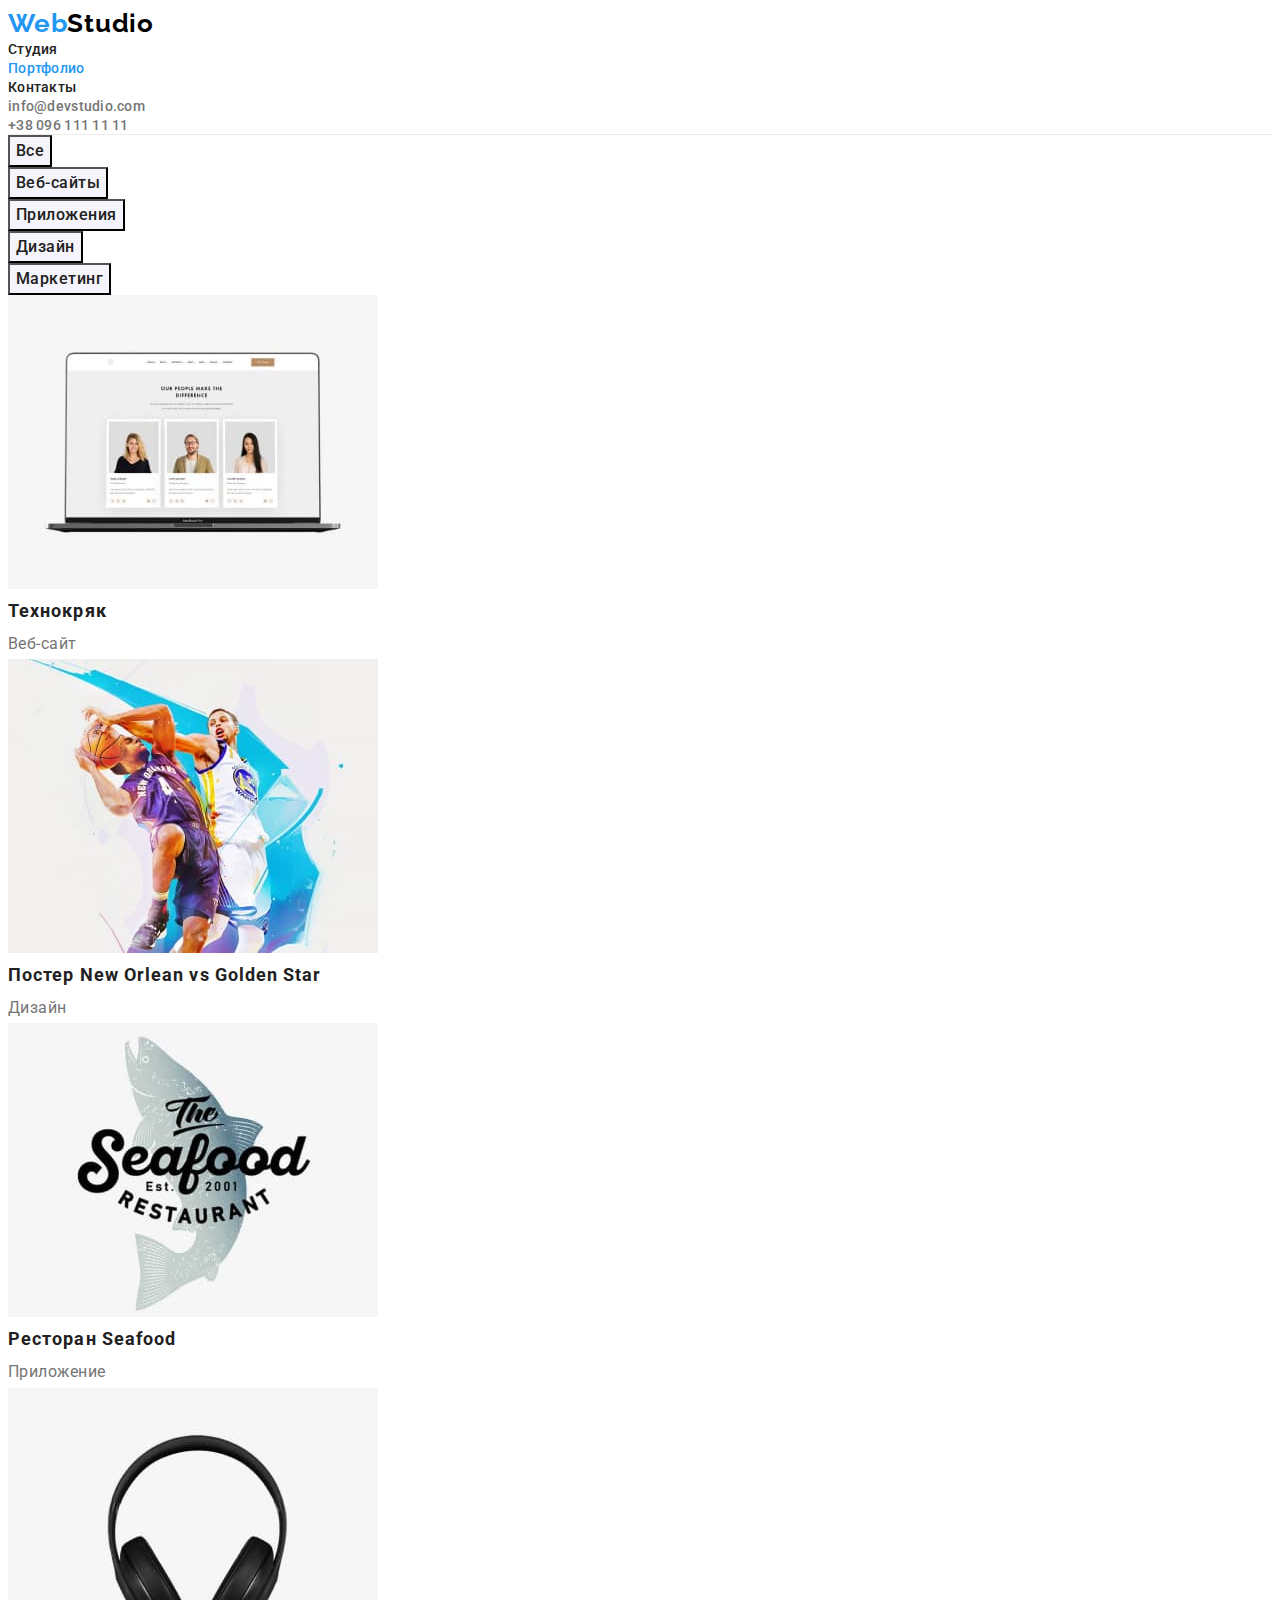
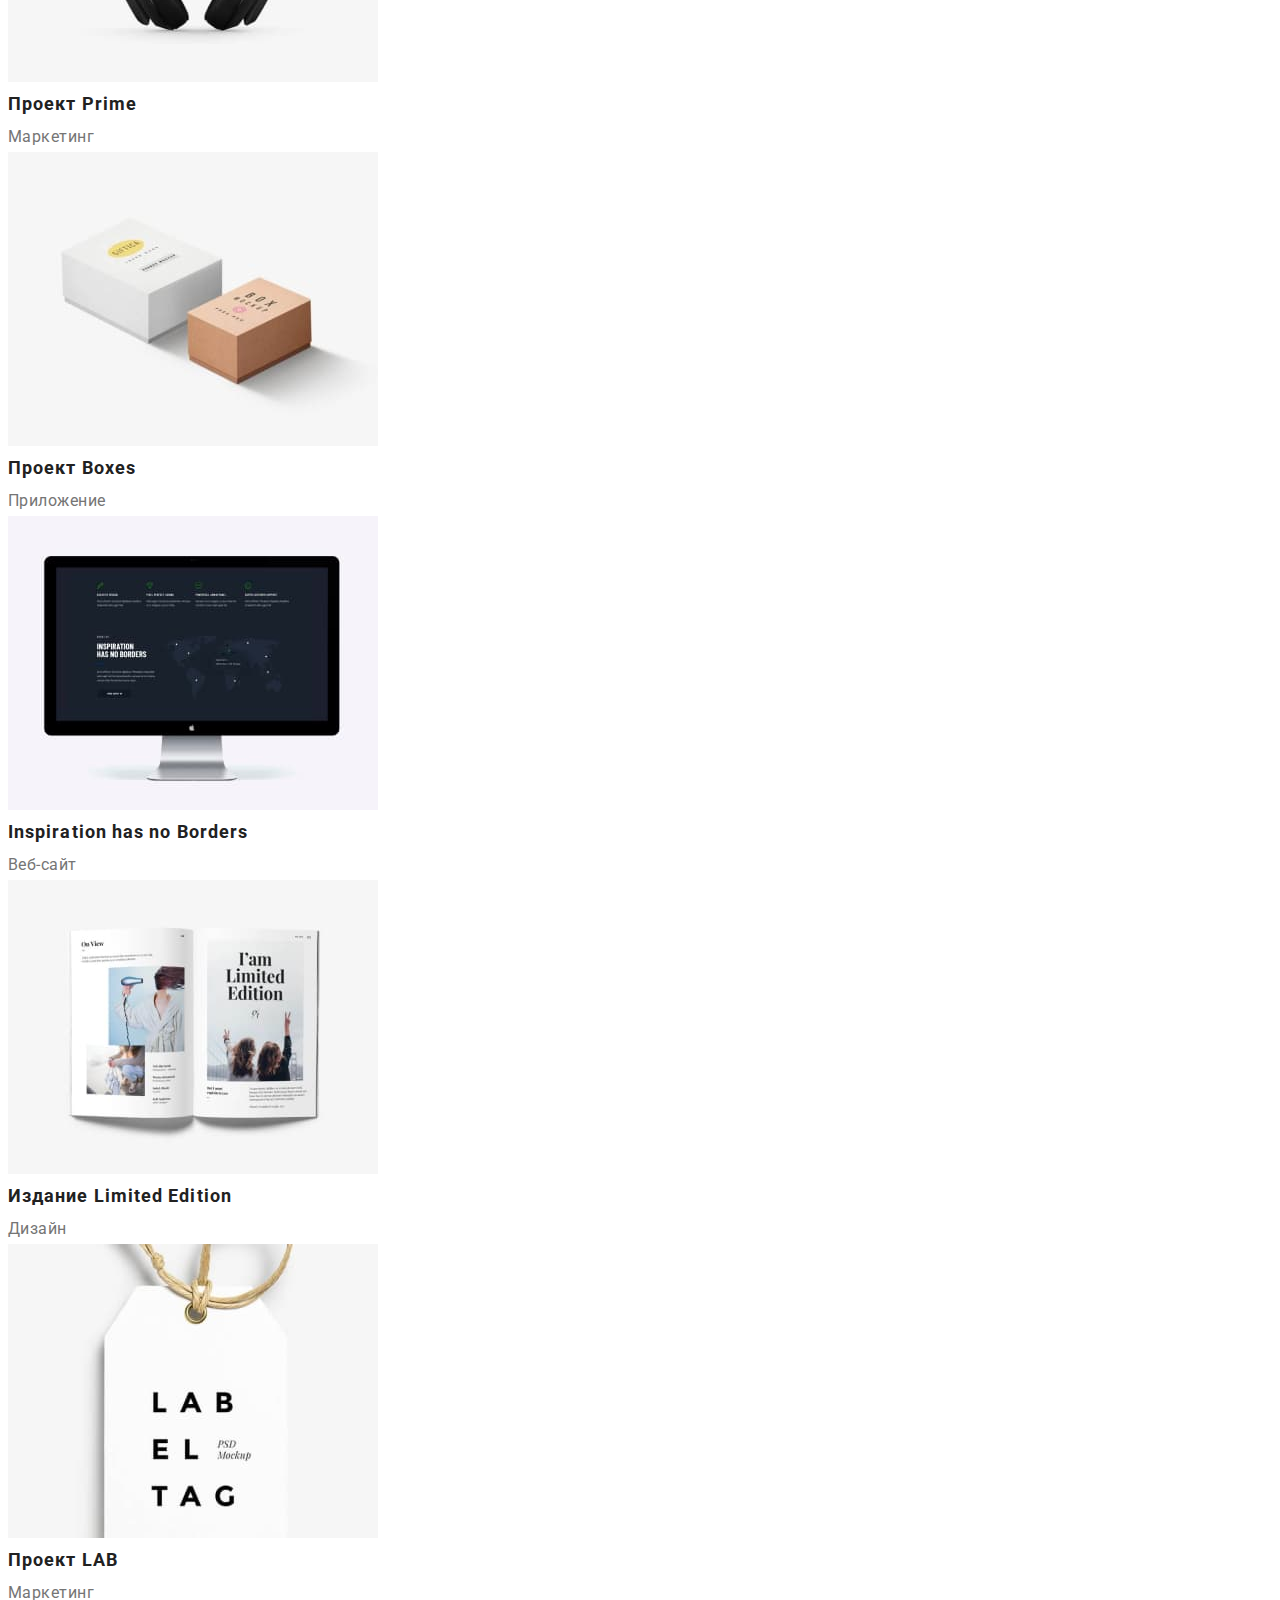
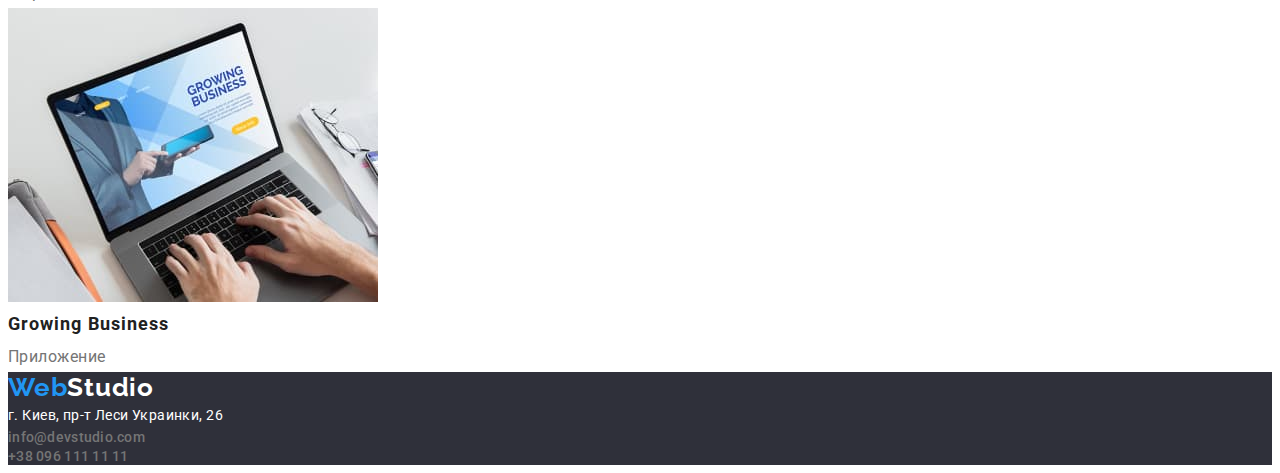
==== portfolio.htm @ bb212bad "dz3" ====
<!DOCTYPE html>
<html lang="ru">
<head>
    <meta charset="UTF-8">
    <meta http-equiv="X-UA-Compatible" content="IE=edge">
    <meta name="viewport" content="width=device-width, initial-scale=1.0">
    <title>WebStudio</title>
    <link rel="preconnect" href="https://fonts.googleapis.com">
    <link rel="preconnect" href="https://fonts.gstatic.com" crossorigin>
    <link href="https://fonts.googleapis.com/css2?family=Raleway:wght@700&family=Roboto:wght@400;500;700;900&display=swap"
        rel="stylesheet">
    <link rel="stylesheet" href="./css/styles.css">
</head>
<body>
    <!-- ========== Header ==========-->
    <header class="page-header">
        <nav class="page-nav">
            <a class="logo link" href="./index.htm">Web<span class="color-logo-header">Studio</span></a>
            <ul class="menu list">
                <li class="menu-item"><a class="menu-link link text-color-theme-light" href="./index.htm">Студия</a></li>
                <li class="menu-item"><a class="menu-link link text-color-theme-light current" href="./portfolio.htm">Портфолио</a></li>
                <li class="menu-item"><a class="menu-link link text-color-theme-light" href="">Контакты</a></li>
            </ul>
        </nav>
        <ul class="list">
            <li class="contacts-item"><a class="contacts-link link" href="mailto:info@devstudio.com">info@devstudio.com</a>
            </li>
            <li class="contacts-item"><a class="contacts-link link" href="tel:+380961111111">+38 096 111 11 11</a></li>
        </ul>
    </header>
 <main>
    <!-- ========== Portfolio ==========-->
<section>
    <h1 class="visually-hidden">Портфолио</h1>
    <ul class="list">
        <li> 
            <button class="text-color-theme-light filter-btn" type="button">Все</button>
        </li>
        <li> 
            <button class="text-color-theme-light filter-btn" type="button">Веб-сайты</button>
        </li>
        <li> 
            <button class="text-color-theme-light filter-btn" type="button">Приложения</button>
        </li>
        <li> 
            <button class="text-color-theme-light filter-btn" type="button">Дизайн</button>
        </li>
        <li> 
            <button class="text-color-theme-light filter-btn" type="button">Маркетинг</button>
        </li> 
    </ul>
    <ul class="list">
        <li> 
            <img src="./images/portfolio/website1.jpg" alt="Сайт на мониторе ноутбука"  width="370" height="294">
            <h2 class="gallery-subtitle text-color-theme-light">Технокряк</h2>
            <p class="gallery-text">Веб-сайт</p>
        </li>
        <li> 
            <img src="./images/portfolio/design1.jpg" alt="Два баскетболиста"  width="370" height="294">
            <h2 class="gallery-subtitle text-color-theme-light">Постер <span lang="en">New Orlean vs Golden Star</span></h2>
            <p class="gallery-text">Дизайн</p>
        </li>
        <li>
             <img src="./images/portfolio/application1.jpg" alt="Ємблема ресторана"  width="370" height="294">
            <h2 class="gallery-subtitle text-color-theme-light">Ресторан <span lang="en">Seafood</span></h2>
            <p class="gallery-text">Приложение</p>
        </li>
        <li>
             <img src="./images/portfolio/marketing1.jpg" alt="Наушники"  width="370" height="294">
            <h2 class="gallery-subtitle text-color-theme-light">Проект <span lang="en">Prime</span></h2>
            <p class="gallery-text">Маркетинг</p>
        </li>
        <li>
             <img src="./images/portfolio/application2.jpg" alt="Два бокса"  width="370" height="294">
            <h2 class="gallery-subtitle text-color-theme-light">Проект <span lang="en">Boxes</span></h2>
            <p class="gallery-text">Приложение</p>
        </li>
        <li>
             <img src="./images/portfolio/website2.jpg" alt="Монитор"  width="370" height="294">
            <h2  class="gallery-subtitle text-color-theme-light" lang="en">Inspiration has no Borders</h2>
            <p class="gallery-text">Веб-сайт</p>
        </li>
        <li>
             <img src="./images/portfolio/design2.jpg" alt="Журнал"  width="370" height="294">
            <h2 class="gallery-subtitle text-color-theme-light">Издание <span lang="en">Limited Edition</span></h2>
            <p class="gallery-text">Дизайн</p>
        </li>
        <li>
             <img src="./images/portfolio/marketing2.jpg" alt="Визитка проекта"  width="370" height="294">
            <h2 class="gallery-subtitle text-color-theme-light">Проект LAB</h2>
            <p class="gallery-text">Маркетинг</p>
        </li>
        <li>
             <img src="./images/portfolio/application3.jpg" alt="Человек работает на ноутбуке" width="370" height="294">
            <h2 class="gallery-subtitle text-color-theme-light" lang="en">Growing Business</h2>
            <p class="gallery-text">Приложение</p>
        </li>
    </ul>
</section>
 </main>   
            <!-- ========== Footer ==========-->
    <footer class="footer">
        <a class="link logo" href="index.htm">Web<span class="color-logo-footer">Studio</span></a>
        <address class="address">
            <ul class="list">
                <li>
                    <a class="link address-link" href="https://goo.gl/maps/fsub52RNhxcqtSha8" target="_blank"
                        rel="noopener noreferrer">г.
                        Киев, пр-т Леси Украинки, 26</a>
                </li>
                <li>
                    <a class="contacts-link link " href="mailto:info@devstudio.com">info@devstudio.com</a>
                </li>
                <li>
                    <a class="contacts-link link " href="tel:+380961111111">+38 096 111 11 11</a>
                </li>
            </ul>
        </address>
    
    </footer>
</body>
</html>
---- css/styles.css ----
:root {
    --primary-font: 'Roboto', sans-serif;
    --secondary-font: 'Raleway', sans-serif;
    --primary-text-color-theme-dark: #FFFFFF;
    --primary-text-color-theme-light: #212121;
    --secondary-text-color-theme-light: #757575;
    --accent-color: #2196F3;
    --primary-color-logo:#2196F3;
    --color-logo-header: #000000;
    --color-logo-footer: #FFFFFF;
    --color-button:#2196F3;
    --color-button-accent:#188CE8;
    --color-container: #2F303A;
    --color-filter-btn:#F5F4FA;
    --color-filter-btn-accent:#2196F3;
    --contact-color:rgba(255, 255, 255, 0.6);
}

.list {
    margin: 0;
    padding: 0;
    list-style: none;
}

.link {
    text-decoration: none;
}
h1, h2, h3, h4, p {
    margin: 0;
    padding: 0;
} 
body {
    font-family: var(--primary-font);
    color:var(--secondary-text-color-theme-light);
}
.text-color-theme-light {
    color: var(--primary-text-color-theme-light);
}
.current {
    color: var(--accent-color);
}
/* .page-nav {
    display: flex;
} */
.page-header{
    border-bottom: 1px solid #ECECEC;
}
.logo {
        font-family: var(--secondary-font);
        font-weight: 700;
        font-size: 26px;
        line-height: 1.19;
        letter-spacing: 0.03em;
        color: var(--primary-color-logo);
}
.color-logo-header{
    color: var(--color-logo-header);
}
.menu-link {
    font-weight: 500;
    font-size: 14px;
    line-height: 1.19;
    letter-spacing: 0.02em;

}
.menu-link:hover,
.menu-link:focus {
    color: var(--accent-color);
}
.contacts-link {
        font-weight: 500;
        font-size: 14px;
        line-height: 1.14;
        letter-spacing: 0.02em;
        color: var(--secondary-text-color-theme-light);
}
.contacts-link:hover,
.contacts-link:focus {
        color: var(--accent-color);
}
.main-title {
        margin-bottom:31px ;
        font-weight: 900;
        font-size: 44px;
        line-height: 1.36;
        letter-spacing: 0.06em;
        text-transform: uppercase;
        color: var(--primary-text-color-theme-dark);
}
.modal-btn {
        font-family: inherit;
        font-weight: 700;
        font-size: 16px;
        line-height: 1.88;
        letter-spacing: 0.06em;
        background: var(--color-button);
        box-shadow: 0px 4px 4px rgba(0, 0, 0, 0.15);
        border-radius: 4px;
        color: var(--primary-text-color-theme-dark);
        cursor: pointer;
}
.modal-btn:hover,
.modal-btn:focus {
            background: var(--color-button-accent);
            box-shadow: 0px 4px 4px rgba(0, 0, 0, 0.15);
            border-radius: 4px;
}
.container {
    margin-left: auto;
    margin-right: auto;
    width: 1200px;
    padding-left:15px ;
    padding-right: 15px;
}
.section{
    
    padding-top: 94px;
}
.section:last-of-type {
    padding-bottom: 94px;
}
.hero.section{
    padding-top: 200px;
    padding-bottom: 200px;
} 
.hero {
    text-align: center;
    background-color:var(--color-container);
}
.title {
    margin-bottom: 50px;
    font-size: 36px;
    line-height: 1.17;
    text-align: center;
    letter-spacing: 0.03em;
    font-weight: 700;
}
.visually-hidden { 
    width: 1px; 
    height: 1px; 
    margin: -1px; 
    border: 0; 
    position: absolute; 
    padding: 0; 
    white-space: nowrap; 
    clip-path: inset(100%); 
    clip: rect(0 0 0 0); 
    overflow: hidden; 
    } 

.features-subtitle {
    margin-bottom: 10px;
    font-weight: 700;
    font-size: 14px;
    line-height: 1.14;
    letter-spacing: 0.03em;
    text-transform: uppercase;
}
        

.features-text {
    font-size: 14px;
    line-height: 24px;
    letter-spacing: 0.03em;
}
.team-subtitle {
        font-weight: 500;
        font-size: 16px;
        line-height: 1.19;
        text-align: center;
        letter-spacing: 0.03em;
}

.team-text{
        line-height: 1.19;
        text-align: center;
        letter-spacing: 0.03em;
}

.footer {
        background-color: var(--color-container);
}
.color-logo-footer {
    color: var(--color-logo-footer);
}
.address-link{
        font-size: 14px;
        line-height: 24px;
        letter-spacing: 0.03em;
        color: var(--primary-text-color-theme-dark);
}
.address-link:hover,
.address-link:focus {
    color: var(--accent-color);
}

.address {
    font-style: normal;
}
.contact-color{ color: var(--contact-color);

}
/* =========Portfolio =========*/
.filter-btn {
    font-family: inherit;
    font-weight: 500;
    font-size: 16px;
    line-height: 1.63;
    text-align: center;
    letter-spacing: 0.03em;
    cursor: pointer;
    background: var(--color-filter-btn);
}
.filter-btn:hover,
.filter-btn:focus {
    color: var(--primary-text-color-theme-dark) ;
    background: var(--color-filter-btn-accent);    
    box-shadow: 0px 3px 1px rgba(0, 0, 0, 0.1), 0px 1px 2px rgba(0, 0, 0, 0.08), 0px 2px 2px rgba(0, 0, 0, 0.12);
    border-radius: 4px;
}
.gallery-subtitle{
    font-weight: 700;
    font-size: 18px;
    line-height: 2;
    letter-spacing: 0.06em;
}
.gallery-text {
    line-height: 1.88;
    letter-spacing: 0.03em;
}
/* .menu {
    display: flex;
} */
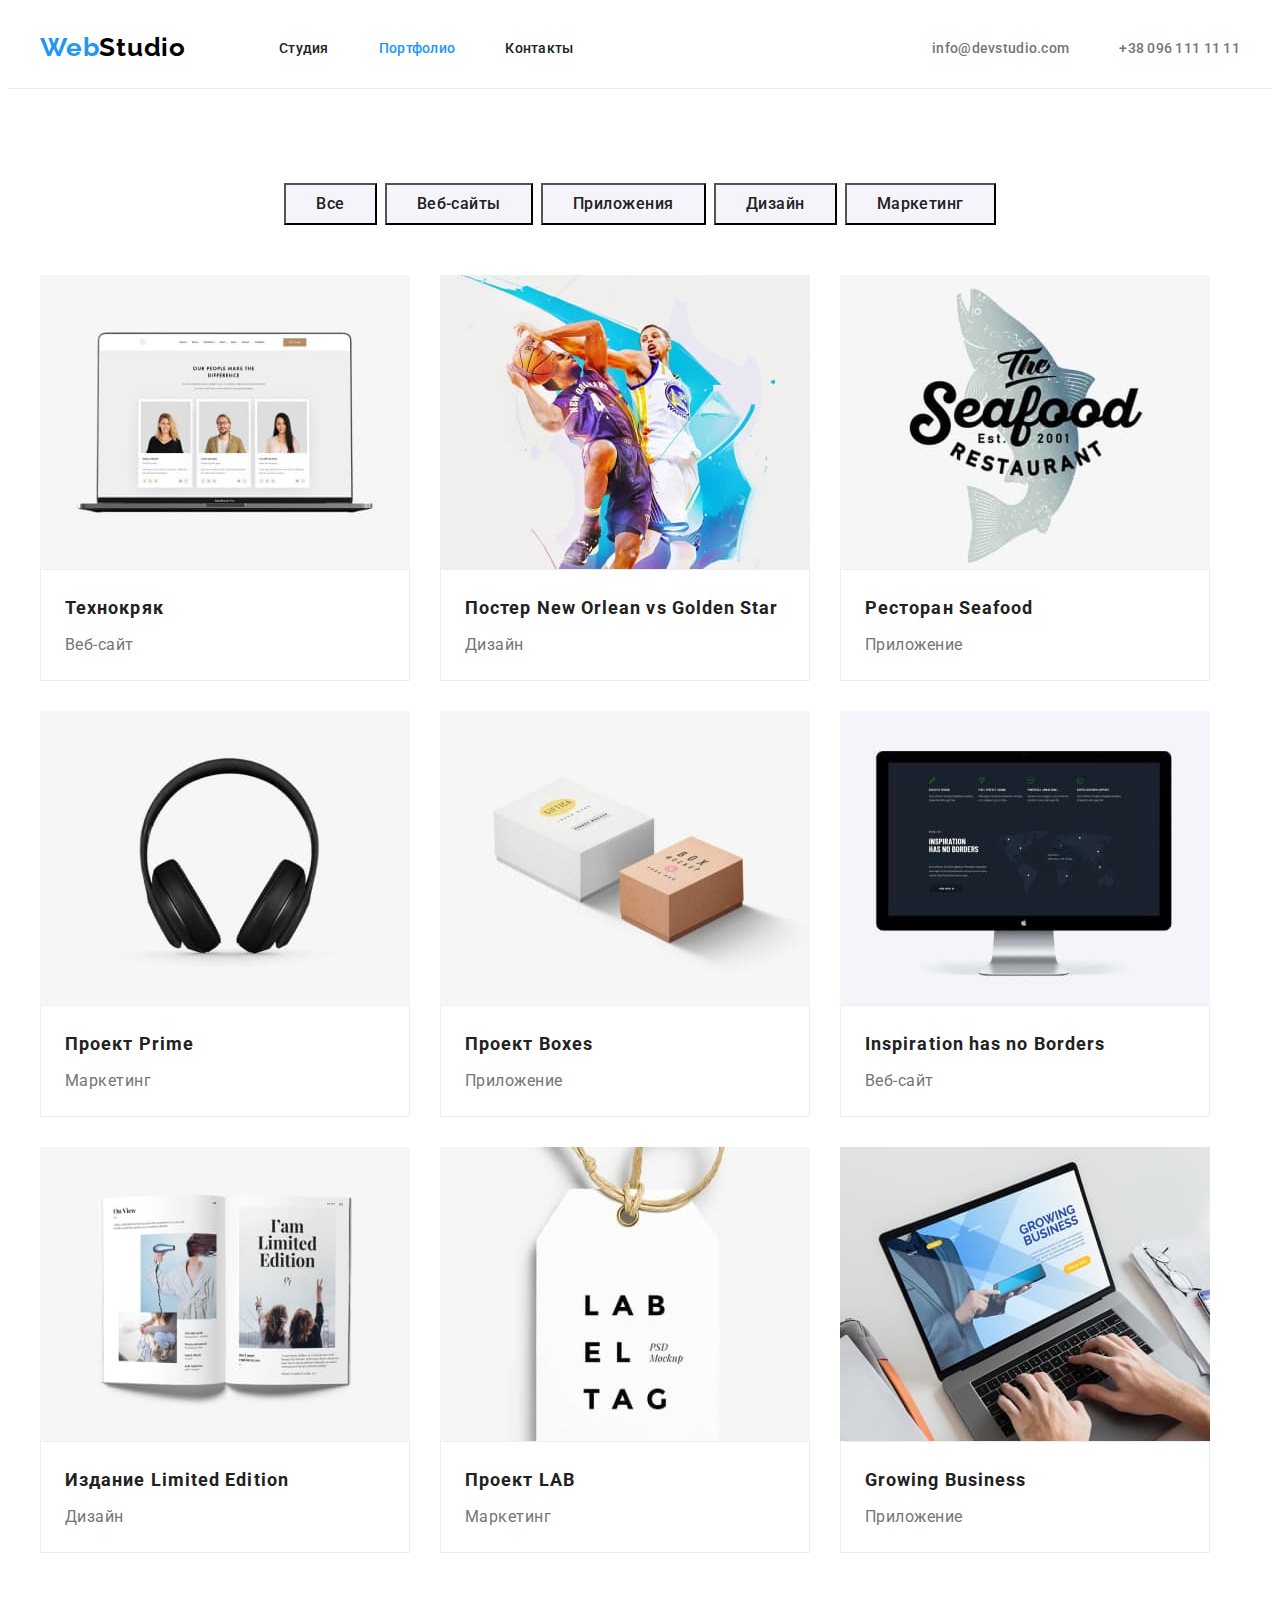
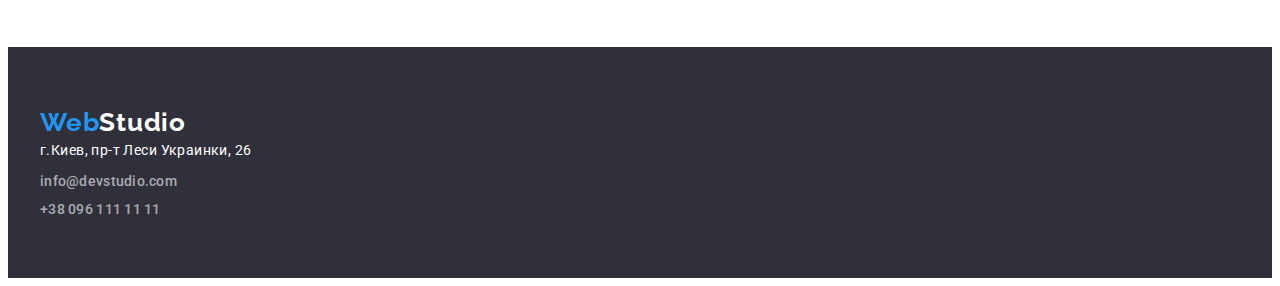
==== commit 32f8428c: "dz3" ====
--- a/portfolio.htm
+++ b/portfolio.htm
@@ -1,122 +1,267 @@
 <!DOCTYPE html>
 <html lang="ru">
-<head>
-    <meta charset="UTF-8">
-    <meta http-equiv="X-UA-Compatible" content="IE=edge">
-    <meta name="viewport" content="width=device-width, initial-scale=1.0">
+  <head>
+    <meta charset="UTF-8" />
+    <meta http-equiv="X-UA-Compatible" content="IE=edge" />
+    <meta name="viewport" content="width=device-width, initial-scale=1.0" />
     <title>WebStudio</title>
-    <link rel="preconnect" href="https://fonts.googleapis.com">
-    <link rel="preconnect" href="https://fonts.gstatic.com" crossorigin>
-    <link href="https://fonts.googleapis.com/css2?family=Raleway:wght@700&family=Roboto:wght@400;500;700;900&display=swap"
-        rel="stylesheet">
-    <link rel="stylesheet" href="./css/styles.css">
-</head>
-<body>
-    <!-- ========== Header ==========-->
+    <link rel="preconnect" href="https://fonts.googleapis.com" />
+    <link rel="preconnect" href="https://fonts.gstatic.com" crossorigin />
+    <link
+      href="https://fonts.googleapis.com/css2?family=Raleway:wght@700&family=Roboto:wght@400;500;700;900&display=swap"
+      rel="stylesheet"
+    />
+    <link
+      rel="stylesheet"
+      href="https://cdnjs.cloudflare.com/ajax/libs/modern-normalize/1.1.0/modern-normalize.min.css"
+      integrity="sha512-wpPYUAdjBVSE4KJnH1VR1HeZfpl1ub8YT/NKx4PuQ5NmX2tKuGu6U/JRp5y+Y8XG2tV+wKQpNHVUX03MfMFn9Q=="
+      crossorigin="anonymous"
+      referrerpolicy="no-referrer"
+    />
+    <link rel="stylesheet" href="./css/styles.css" />
+  </head>
+  <body>
+    <!-- ========== Heder ========== -->
     <header class="page-header">
+      <div class="container">
         <nav class="page-nav">
-            <a class="logo link" href="./index.htm">Web<span class="color-logo-header">Studio</span></a>
-            <ul class="menu list">
-                <li class="menu-item"><a class="menu-link link text-color-theme-light" href="./index.htm">Студия</a></li>
-                <li class="menu-item"><a class="menu-link link text-color-theme-light current" href="./portfolio.htm">Портфолио</a></li>
-                <li class="menu-item"><a class="menu-link link text-color-theme-light" href="">Контакты</a></li>
-            </ul>
+          <a class="logo link" href="./index.htm"
+            >Web<span class="color-logo-header">Studio</span></a
+          >
+          <ul class="menu list">
+            <li class="menu-item">
+              <a
+                class="menu-link link text-color-theme-light"
+                href="./index.htm"
+                >Студия</a
+              >
+            </li>
+            <li class="menu-item">
+              <a
+                class="menu-link link text-color-theme-light current"
+                href="./portfolio.htm"
+                >Портфолио</a
+              >
+            </li>
+            <li class="menu-item">
+              <a class="menu-link link text-color-theme-light" href=""
+                >Контакты</a
+              >
+            </li>
+          </ul>
         </nav>
-        <ul class="list">
-            <li class="contacts-item"><a class="contacts-link link" href="mailto:info@devstudio.com">info@devstudio.com</a>
-            </li>
-            <li class="contacts-item"><a class="contacts-link link" href="tel:+380961111111">+38 096 111 11 11</a></li>
+        <ul class="list heder-list-contact">
+          <li class="contacts-item">
+            <a class="contacts-link link" href="mailto:info@devstudio.com"
+              >info@devstudio.com</a
+            >
+          </li>
+          <li class="contacts-item">
+            <a class="contacts-link link" href="tel:+380961111111"
+              >+38 096 111 11 11</a
+            >
+          </li>
         </ul>
+      </div>
     </header>
- <main>
-    <!-- ========== Portfolio ==========-->
-<section>
-    <h1 class="visually-hidden">Портфолио</h1>
-    <ul class="list">
-        <li> 
-            <button class="text-color-theme-light filter-btn" type="button">Все</button>
-        </li>
-        <li> 
-            <button class="text-color-theme-light filter-btn" type="button">Веб-сайты</button>
-        </li>
-        <li> 
-            <button class="text-color-theme-light filter-btn" type="button">Приложения</button>
-        </li>
-        <li> 
-            <button class="text-color-theme-light filter-btn" type="button">Дизайн</button>
-        </li>
-        <li> 
-            <button class="text-color-theme-light filter-btn" type="button">Маркетинг</button>
-        </li> 
-    </ul>
-    <ul class="list">
-        <li> 
-            <img src="./images/portfolio/website1.jpg" alt="Сайт на мониторе ноутбука"  width="370" height="294">
-            <h2 class="gallery-subtitle text-color-theme-light">Технокряк</h2>
-            <p class="gallery-text">Веб-сайт</p>
-        </li>
-        <li> 
-            <img src="./images/portfolio/design1.jpg" alt="Два баскетболиста"  width="370" height="294">
-            <h2 class="gallery-subtitle text-color-theme-light">Постер <span lang="en">New Orlean vs Golden Star</span></h2>
-            <p class="gallery-text">Дизайн</p>
-        </li>
-        <li>
-             <img src="./images/portfolio/application1.jpg" alt="Ємблема ресторана"  width="370" height="294">
-            <h2 class="gallery-subtitle text-color-theme-light">Ресторан <span lang="en">Seafood</span></h2>
-            <p class="gallery-text">Приложение</p>
-        </li>
-        <li>
-             <img src="./images/portfolio/marketing1.jpg" alt="Наушники"  width="370" height="294">
-            <h2 class="gallery-subtitle text-color-theme-light">Проект <span lang="en">Prime</span></h2>
-            <p class="gallery-text">Маркетинг</p>
-        </li>
-        <li>
-             <img src="./images/portfolio/application2.jpg" alt="Два бокса"  width="370" height="294">
-            <h2 class="gallery-subtitle text-color-theme-light">Проект <span lang="en">Boxes</span></h2>
-            <p class="gallery-text">Приложение</p>
-        </li>
-        <li>
-             <img src="./images/portfolio/website2.jpg" alt="Монитор"  width="370" height="294">
-            <h2  class="gallery-subtitle text-color-theme-light" lang="en">Inspiration has no Borders</h2>
-            <p class="gallery-text">Веб-сайт</p>
-        </li>
-        <li>
-             <img src="./images/portfolio/design2.jpg" alt="Журнал"  width="370" height="294">
-            <h2 class="gallery-subtitle text-color-theme-light">Издание <span lang="en">Limited Edition</span></h2>
-            <p class="gallery-text">Дизайн</p>
-        </li>
-        <li>
-             <img src="./images/portfolio/marketing2.jpg" alt="Визитка проекта"  width="370" height="294">
-            <h2 class="gallery-subtitle text-color-theme-light">Проект LAB</h2>
-            <p class="gallery-text">Маркетинг</p>
-        </li>
-        <li>
-             <img src="./images/portfolio/application3.jpg" alt="Человек работает на ноутбуке" width="370" height="294">
-            <h2 class="gallery-subtitle text-color-theme-light" lang="en">Growing Business</h2>
-            <p class="gallery-text">Приложение</p>
-        </li>
-    </ul>
-</section>
- </main>   
-            <!-- ========== Footer ==========-->
+    <main>
+      <!-- ========== Portfolio ==========-->
+      <section class="section">
+        <div class="container">
+          <h1 class="portfolio-title visually-hidden">Портфолио</h1>
+          <ul class="list list-button">
+            <li class="button-item">
+              <button class="text-color-theme-light filter-btn" type="button">
+                Все
+              </button>
+            </li>
+            <li class="button-item">
+              <button class="text-color-theme-light filter-btn" type="button">
+                Веб-сайты
+              </button>
+            </li>
+            <li class="button-item">
+              <button class="text-color-theme-light filter-btn" type="button">
+                Приложения
+              </button>
+            </li>
+            <li class="button-item">
+              <button class="text-color-theme-light filter-btn" type="button">
+                Дизайн
+              </button>
+            </li>
+            <li class="button-item">
+              <button class="text-color-theme-light filter-btn" type="button">
+                Маркетинг
+              </button>
+            </li>
+          </ul>
+          <ul class="list img-list">
+            <li>
+              <img
+                src="./images/portfolio/website1.jpg"
+                alt="Сайт на мониторе ноутбука"
+                width="370"
+                height="294"
+              />
+              <div class="gallery-card">
+                <h2 class="gallery-subtitle text-color-theme-light">
+                  Технокряк
+                </h2>
+                <p class="gallery-text">Веб-сайт</p>
+              </div>
+            </li>
+            <li>
+              <img
+                src="./images/portfolio/design1.jpg"
+                alt="Два баскетболиста"
+                width="370"
+                height="294"
+              />
+              <div class="gallery-card">
+                <h2 class="gallery-subtitle text-color-theme-light">
+                  Постер <span lang="en">New Orlean vs Golden Star</span>
+                </h2>
+                <p class="gallery-text">Дизайн</p>
+              </div>
+            </li>
+            <li>
+              <img
+                src="./images/portfolio/application1.jpg"
+                alt="Ємблема ресторана"
+                width="370"
+                height="294"
+              />
+              <div class="gallery-card">
+                <h2 class="gallery-subtitle text-color-theme-light">
+                  Ресторан <span lang="en">Seafood</span>
+                </h2>
+                <p class="gallery-text">Приложение</p>
+              </div>
+            </li>
+            <li>
+              <img
+                src="./images/portfolio/marketing1.jpg"
+                alt="Наушники"
+                width="370"
+                height="294"
+              />
+              <div class="gallery-card">
+                <h2 class="gallery-subtitle text-color-theme-light">
+                  Проект <span lang="en">Prime</span>
+                </h2>
+                <p class="gallery-text">Маркетинг</p>
+              </div>
+            </li>
+            <li>
+              <img
+                src="./images/portfolio/application2.jpg"
+                alt="Два бокса"
+                width="370"
+                height="294"
+              />
+              <div class="gallery-card">
+                <h2 class="gallery-subtitle text-color-theme-light">
+                  Проект <span lang="en">Boxes</span>
+                </h2>
+                <p class="gallery-text">Приложение</p>
+              </div>
+            </li>
+            <li>
+              <img
+                src="./images/portfolio/website2.jpg"
+                alt="Монитор"
+                width="370"
+                height="294"
+              />
+              <div class="gallery-card">
+                <h2 class="gallery-subtitle text-color-theme-light" lang="en">
+                  Inspiration has no Borders
+                </h2>
+                <p class="gallery-text">Веб-сайт</p>
+              </div>
+            </li>
+            <li>
+              <img
+                src="./images/portfolio/design2.jpg"
+                alt="Журнал"
+                width="370"
+                height="294"
+              />
+              <div class="gallery-card">
+                <h2 class="gallery-subtitle text-color-theme-light">
+                  Издание <span lang="en">Limited Edition</span>
+                </h2>
+                <p class="gallery-text">Дизайн</p>
+              </div>
+            </li>
+            <li>
+              <img
+                src="./images/portfolio/marketing2.jpg"
+                alt="Визитка проекта"
+                width="370"
+                height="294"
+              />
+              <div class="gallery-card">
+                <h2 class="gallery-subtitle text-color-theme-light">
+                  Проект LAB
+                </h2>
+                <p class="gallery-text">Маркетинг</p>
+              </div>
+            </li>
+            <li>
+              <img
+                src="./images/portfolio/application3.jpg"
+                alt="Человек работает на ноутбуке"
+                width="370"
+                height="294"
+              />
+              <div class="gallery-card">
+                <h2 class="gallery-subtitle text-color-theme-light" lang="en">
+                  Growing Business
+                </h2>
+                <p class="gallery-text">Приложение</p>
+              </div>
+            </li>
+          </ul>
+        </div>
+      </section>
+    </main>
+    <!-- ========== Footer ========== -->
     <footer class="footer">
-        <a class="link logo" href="index.htm">Web<span class="color-logo-footer">Studio</span></a>
+      <div class="container">
+        <a class="link logo footer-logo" href="index.htm"
+          >Web<span class="color-logo-footer">Studio</span></a
+        >
         <address class="address">
-            <ul class="list">
-                <li>
-                    <a class="link address-link" href="https://goo.gl/maps/fsub52RNhxcqtSha8" target="_blank"
-                        rel="noopener noreferrer">г.
-                        Киев, пр-т Леси Украинки, 26</a>
-                </li>
-                <li>
-                    <a class="contacts-link link " href="mailto:info@devstudio.com">info@devstudio.com</a>
-                </li>
-                <li>
-                    <a class="contacts-link link " href="tel:+380961111111">+38 096 111 11 11</a>
-                </li>
-            </ul>
+          <ul class="list">
+            <li class="address-item">
+              <a
+                class="link address-link"
+                href="https://goo.gl/maps/fsub52RNhxcqtSha8"
+                target="_blank"
+                rel="noopener noreferrer"
+              >
+                г.Киев, пр-т Леси Украинки, 26</a
+              >
+            </li>
+            <li class="address-item">
+              <a
+                class="contacts-link link contact-color"
+                href="mailto:info@devstudio.com"
+                >info@devstudio.com</a
+              >
+            </li>
+            <li class="address-item">
+              <a
+                class="contacts-link link contact-color"
+                href="tel:+380961111111"
+                >+38 096 111 11 11</a
+              >
+            </li>
+          </ul>
         </address>
-    
+      </div>
     </footer>
-</body>
-</html>+  </body>
+</html>
--- a/css/styles.css
+++ b/css/styles.css
@@ -14,11 +14,15 @@
     --color-filter-btn:#F5F4FA;
     --color-filter-btn-accent:#2196F3;
     --contact-color:rgba(255, 255, 255, 0.6);
+    --color-section-team:#F5F4FA;
+    --card-color:#FFFFFF;
+    --color-border-gallery:#EEEEEE;
 }
 
 .list {
     margin: 0;
     padding: 0;
+    padding-left: 0;
     list-style: none;
 }
 
@@ -29,6 +33,11 @@
     margin: 0;
     padding: 0;
 } 
+img {
+    display: block;
+    max-width: 100%;
+    height: auto;
+}
 body {
     font-family: var(--primary-font);
     color:var(--secondary-text-color-theme-light);
@@ -39,10 +48,33 @@
 .current {
     color: var(--accent-color);
 }
-/* .page-nav {
-    display: flex;
-} */
+ .page-nav { 
+    display: flex;
+    align-items: center;
+   
+} 
+ .menu {
+    display: flex;
+    margin-left: 93px;
+} 
+.page-header .container{
+    display: flex;
+    align-items: center;
+    
+}
+.heder-list-contact{
+    display: flex;
+    margin-left: auto;
+}
+.menu-item:not(:last-child){
+    margin-right: 50px;
+}
+.contacts-item:not(:last-child) {
+    margin-right: 50px;
+}
 .page-header{
+    padding-top: 24px; 
+    padding-bottom: 25px;
     border-bottom: 1px solid #ECECEC;
 }
 .logo {
@@ -88,6 +120,10 @@
         color: var(--primary-text-color-theme-dark);
 }
 .modal-btn {
+        padding-top: 10px;
+        padding-bottom: 10px;
+        padding-left: 32px;
+        padding-right: 32px;
         font-family: inherit;
         font-weight: 700;
         font-size: 16px;
@@ -115,10 +151,11 @@
 .section{
     
     padding-top: 94px;
-}
-.section:last-of-type {
     padding-bottom: 94px;
 }
+/* .section:last-of-type {
+    padding-bottom: 94px;
+} */
 .hero.section{
     padding-top: 200px;
     padding-bottom: 200px;
@@ -147,7 +184,14 @@
     clip: rect(0 0 0 0); 
     overflow: hidden; 
     } 
-
+.flex-list{
+    display: flex;
+    flex-wrap: wrap;
+    gap: 30px;
+}
+.features-item {
+    flex-basis: calc((100% - 90px) / 4);
+  }
 .features-subtitle {
     margin-bottom: 10px;
     font-weight: 700;
@@ -164,24 +208,57 @@
     letter-spacing: 0.03em;
 }
 .team-subtitle {
-        font-weight: 500;
-        font-size: 16px;
-        line-height: 1.19;
-        text-align: center;
+    margin-bottom: 10px;
+    font-size: 16px;
+    line-height: 1.19;
+    text-align: center;
+    letter-spacing: 0.03em;
+    font-weight: 500;
+}
+.team-card-content{
+    padding-top: 30px;
+    padding-bottom: 30px;
+    background:var(--card-color);
+    border-radius: 0px 0px 4px 4px;
+}
+
+.work-item{
+    flex-basis: calc((100% - 60px) / 3);
+}
+
+.section-team {
+    background: var(--color-section-team);
+}
+
+.team-item{
+    flex-basis: calc((100% - 90px) / 4);
+    box-shadow: 0px 1px 3px rgba(0, 0, 0, 0.12), 
+    0px 1px 1px rgba(0, 0, 0, 0.14), 
+    0px 2px 1px rgba(0, 0, 0, 0.2);
+}    
+    
+.team-text{
+    line-height: 1.19;
+    text-align: center;
         letter-spacing: 0.03em;
 }
 
-.team-text{
-        line-height: 1.19;
-        text-align: center;
-        letter-spacing: 0.03em;
-}
-
 .footer {
-        background-color: var(--color-container);
-}
+    padding-top:60px;
+    padding-bottom:60px;
+    background-color: var(--color-container);
+}
+.footer-logo{
+    margin-bottom: 20px;
+}
+
+
 .color-logo-footer {
     color: var(--color-logo-footer);
+}
+
+.address-item:not(:last-child){
+    margin-bottom: 9px;
 }
 .address-link{
         font-size: 14px;
@@ -189,19 +266,35 @@
         letter-spacing: 0.03em;
         color: var(--primary-text-color-theme-dark);
 }
+
 .address-link:hover,
 .address-link:focus {
     color: var(--accent-color);
 }
 
 .address {
+    width: 231px;
     font-style: normal;
 }
+
 .contact-color{ color: var(--contact-color);
 
 }
+
 /* =========Portfolio =========*/
+.list-button{
+    margin-bottom: 50px;
+    display: flex;
+    justify-content: center;
+}
+.button-item:not(:last-child){
+    margin-right:8px;
+}
 .filter-btn {
+    padding-top:6px;
+    padding-bottom: 6px;
+    padding-right: 30px;
+    padding-left: 30px;
     font-family: inherit;
     font-weight: 500;
     font-size: 16px;
@@ -219,6 +312,7 @@
     border-radius: 4px;
 }
 .gallery-subtitle{
+    margin-bottom:4px;
     font-weight: 700;
     font-size: 18px;
     line-height: 2;
@@ -228,6 +322,21 @@
     line-height: 1.88;
     letter-spacing: 0.03em;
 }
-/* .menu {
-    display: flex;
-} */+.img-list {
+    display: flex;
+    flex-wrap: wrap;
+    gap: 30px;
+    
+}
+
+.img-item {
+    flex-basis: calc((100% - 60px) / 3);
+}
+.gallery-card{
+    padding-top: 20px;
+    padding-bottom: 20px;
+    padding-right: 24px;
+    padding-left: 24px;
+    background: var(--card-color);
+    border: 1px solid var(--color-border-gallery);
+}
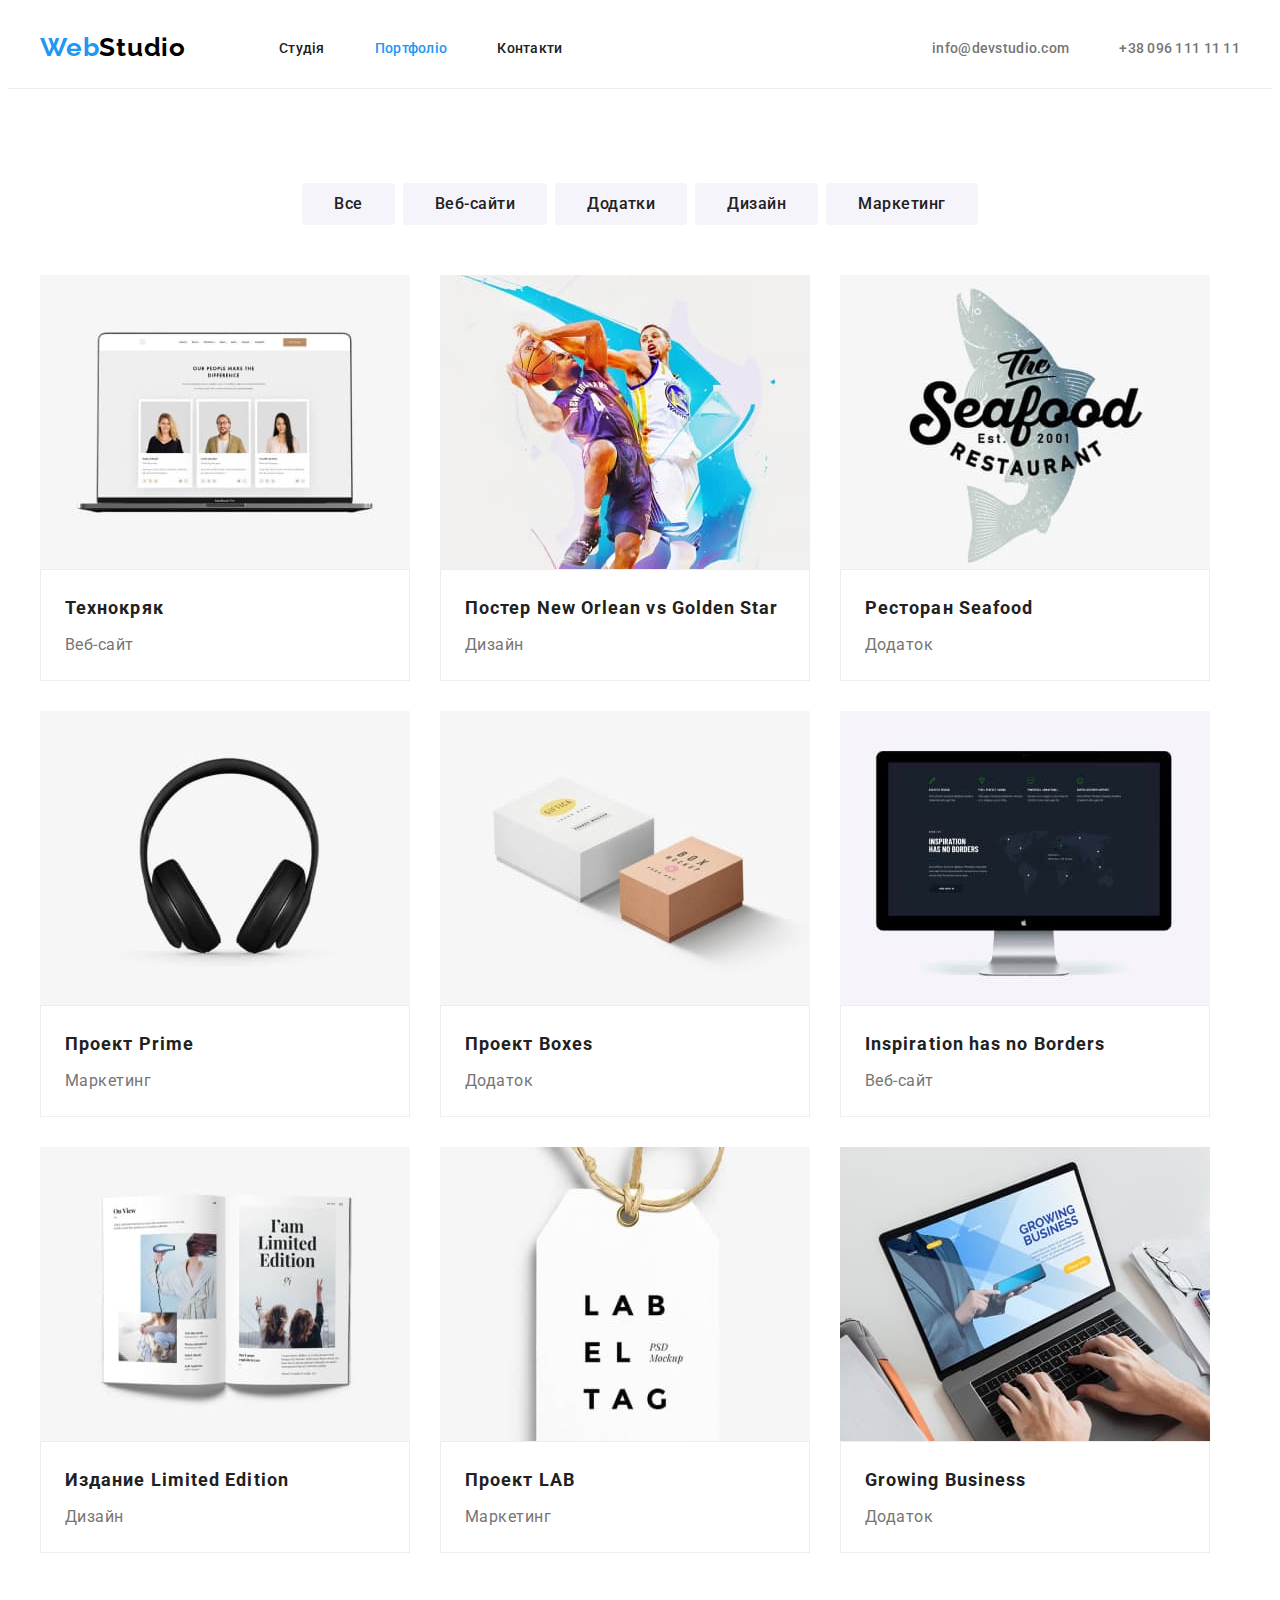
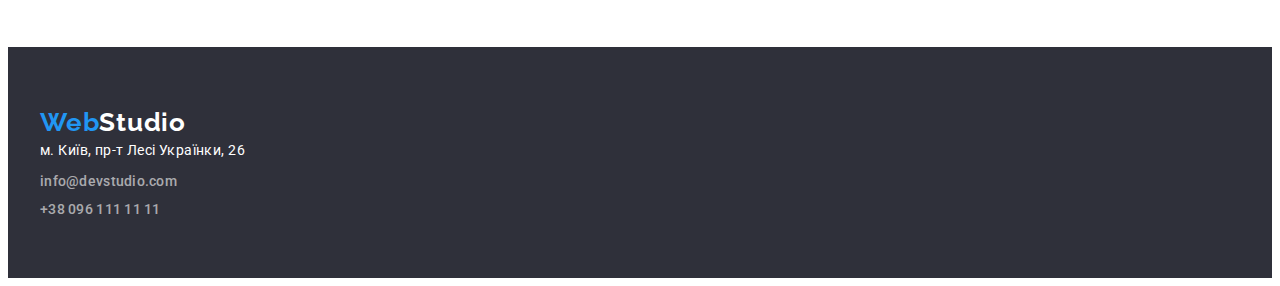
==== commit 3f6cda28: "lang uk" ====
--- a/portfolio.htm
+++ b/portfolio.htm
@@ -33,19 +33,19 @@
               <a
                 class="menu-link link text-color-theme-light"
                 href="./index.htm"
-                >Студия</a
+                >Студія</a
               >
             </li>
             <li class="menu-item">
               <a
                 class="menu-link link text-color-theme-light current"
                 href="./portfolio.htm"
-                >Портфолио</a
+                >Портфоліо</a
               >
             </li>
             <li class="menu-item">
               <a class="menu-link link text-color-theme-light" href=""
-                >Контакты</a
+                >Контакти</a
               >
             </li>
           </ul>
@@ -68,7 +68,7 @@
       <!-- ========== Portfolio ==========-->
       <section class="section">
         <div class="container">
-          <h1 class="portfolio-title visually-hidden">Портфолио</h1>
+          <h1 class="portfolio-title visually-hidden">Портфоліо</h1>
           <ul class="list list-button">
             <li class="button-item">
               <button class="text-color-theme-light filter-btn" type="button">
@@ -77,12 +77,12 @@
             </li>
             <li class="button-item">
               <button class="text-color-theme-light filter-btn" type="button">
-                Веб-сайты
-              </button>
-            </li>
-            <li class="button-item">
-              <button class="text-color-theme-light filter-btn" type="button">
-                Приложения
+                Веб-сайти
+              </button>
+            </li>
+            <li class="button-item">
+              <button class="text-color-theme-light filter-btn" type="button">
+                Додатки
               </button>
             </li>
             <li class="button-item">
@@ -136,7 +136,7 @@
                 <h2 class="gallery-subtitle text-color-theme-light">
                   Ресторан <span lang="en">Seafood</span>
                 </h2>
-                <p class="gallery-text">Приложение</p>
+                <p class="gallery-text">Додаток</p>
               </div>
             </li>
             <li>
@@ -164,7 +164,7 @@
                 <h2 class="gallery-subtitle text-color-theme-light">
                   Проект <span lang="en">Boxes</span>
                 </h2>
-                <p class="gallery-text">Приложение</p>
+                <p class="gallery-text">Додаток</p>
               </div>
             </li>
             <li>
@@ -204,7 +204,7 @@
               />
               <div class="gallery-card">
                 <h2 class="gallery-subtitle text-color-theme-light">
-                  Проект LAB
+                  Проект <span lang="en">LAB</span>
                 </h2>
                 <p class="gallery-text">Маркетинг</p>
               </div>
@@ -220,7 +220,7 @@
                 <h2 class="gallery-subtitle text-color-theme-light" lang="en">
                   Growing Business
                 </h2>
-                <p class="gallery-text">Приложение</p>
+                <p class="gallery-text">Додаток</p>
               </div>
             </li>
           </ul>
@@ -242,7 +242,7 @@
                 target="_blank"
                 rel="noopener noreferrer"
               >
-                г.Киев, пр-т Леси Украинки, 26</a
+                м. Київ, пр-т Лесі Українки, 26</a
               >
             </li>
             <li class="address-item">
--- a/css/styles.css
+++ b/css/styles.css
@@ -132,6 +132,8 @@
         background: var(--color-button);
         box-shadow: 0px 4px 4px rgba(0, 0, 0, 0.15);
         border-radius: 4px;
+        border-color: transparent;
+
         color: var(--primary-text-color-theme-dark);
         cursor: pointer;
 }
@@ -303,6 +305,8 @@
     letter-spacing: 0.03em;
     cursor: pointer;
     background: var(--color-filter-btn);
+    border-radius: 4px;
+    border-color:transparent ;
 }
 .filter-btn:hover,
 .filter-btn:focus {
